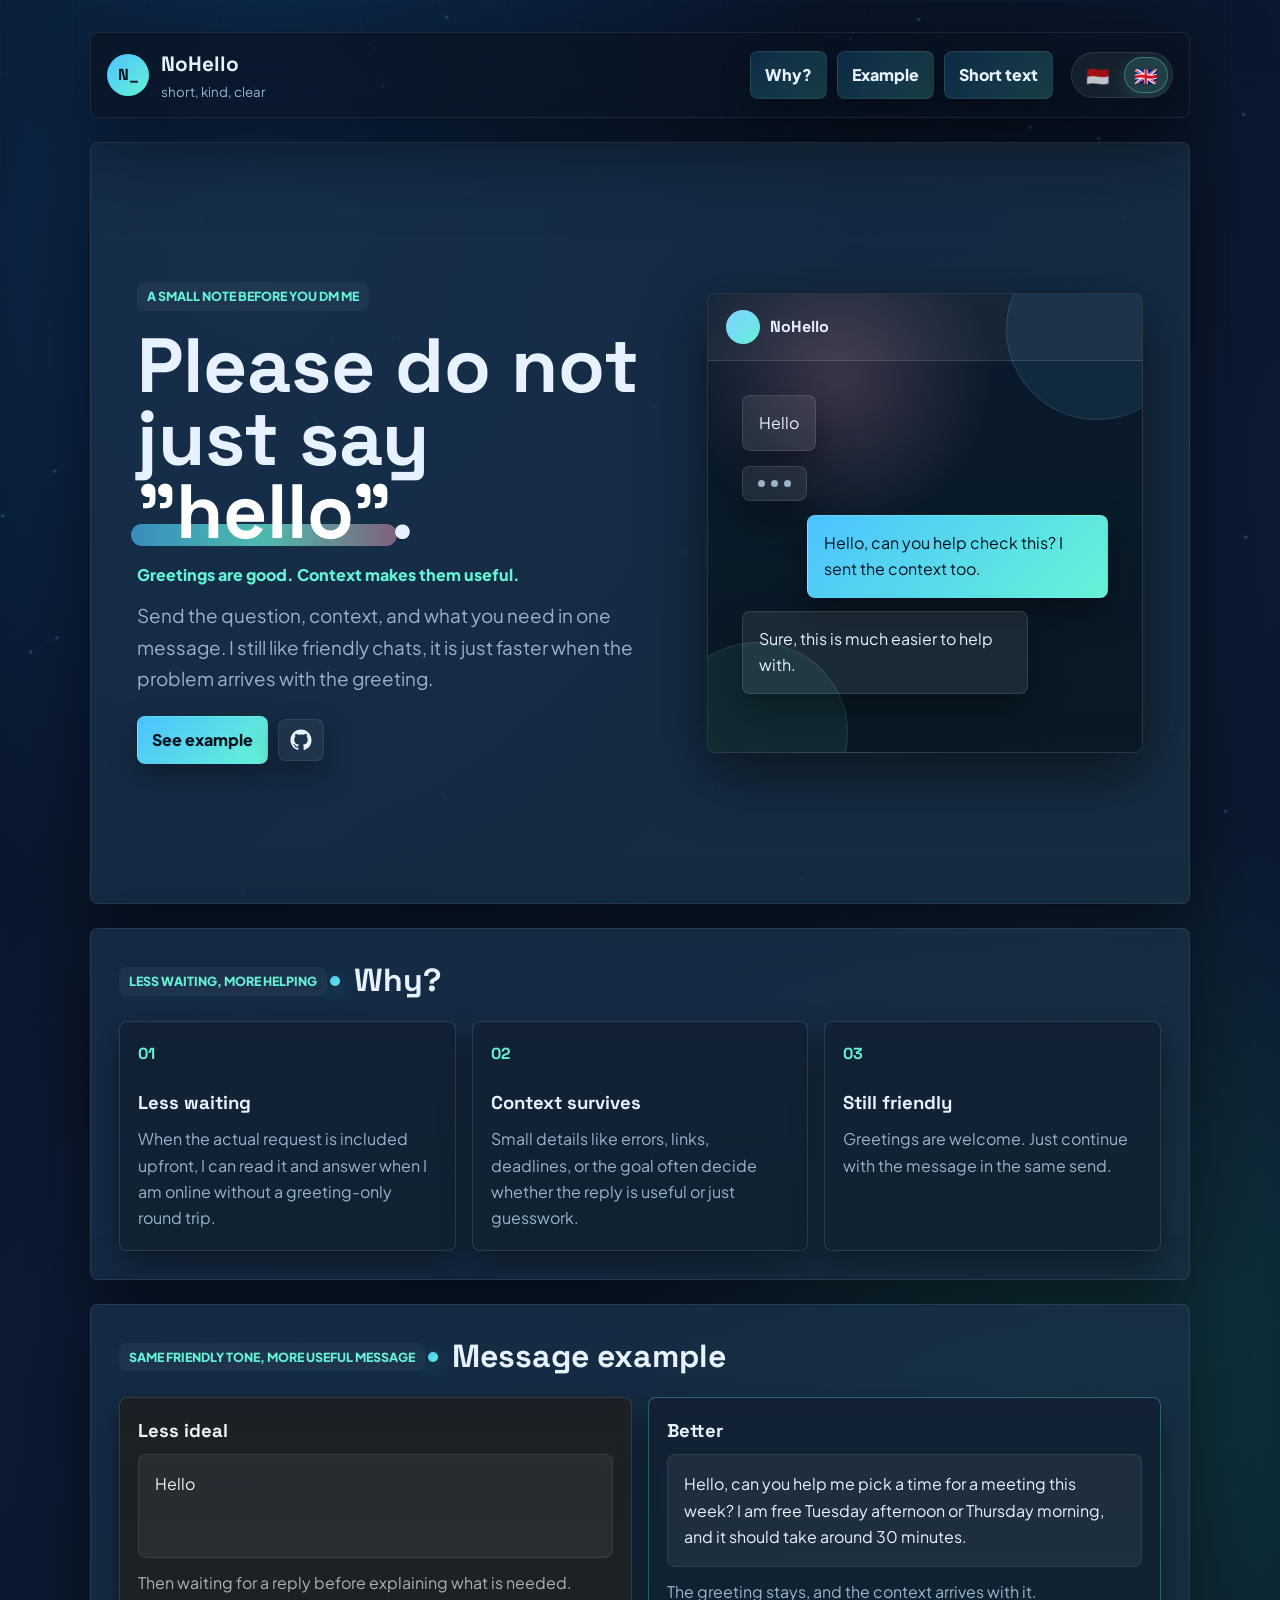
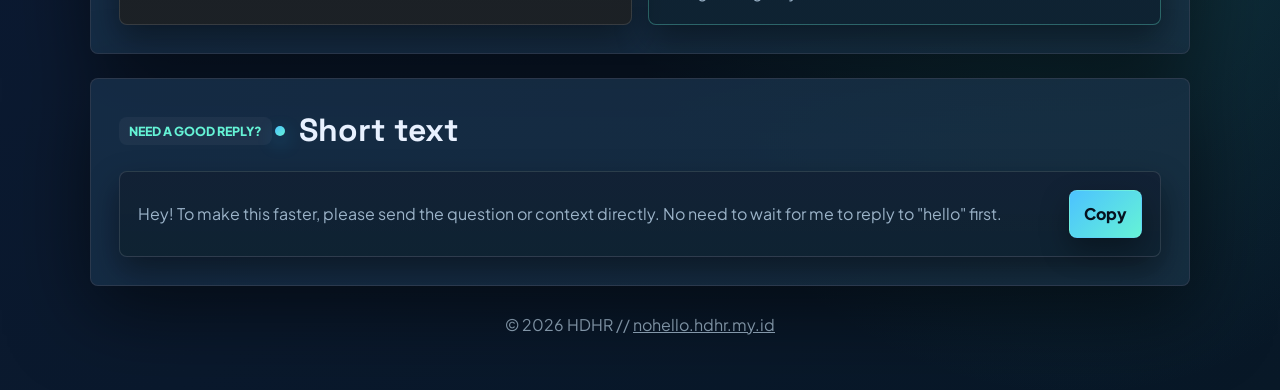
==== index.html @ 3a68c8d6 "Initial commit" ====
<!doctype html>
<html lang="en">
  <head>
    <meta charset="utf-8">
    <meta name="viewport" content="width=device-width, initial-scale=1">
    <title>NoHello // HDHR</title>
    <meta name="description" content="A short bilingual NoHello page for faster, kinder messages.">
    <meta name="theme-color" content="#071120">
    <meta property="og:title" content="NoHello // HDHR">
    <meta property="og:description" content="Please skip the lone hello and send the context too.">
    <meta property="og:type" content="website">
    <meta property="og:url" content="https://nohello.hdhr.my.id/">
    <link rel="canonical" href="https://nohello.hdhr.my.id/">
    <link rel="icon" href="assets/favicon.ico" type="image/x-icon">
    <link rel="preconnect" href="https://fonts.googleapis.com">
    <link rel="preconnect" href="https://fonts.gstatic.com" crossorigin>
    <link href="https://fonts.googleapis.com/css2?family=Plus+Jakarta+Sans:wght@400;600;700;800&family=Space+Grotesk:wght@500;700&display=swap" rel="stylesheet">
    <link rel="stylesheet" href="style.css">
  </head>
  <body>
    <canvas id="signal-canvas" aria-hidden="true"></canvas>

    <div class="container">
      <header>
        <a class="brand" href="#top" aria-label="NoHello home">
          <span class="brand-mark">N_</span>
          <span>
            <strong>NoHello</strong>
            <small data-i18n="brandTagline">short, kind, clear</small>
          </span>
        </a>

        <nav aria-label="Primary navigation">
          <a href="#why" data-i18n="navWhy">Why?</a>
          <a href="#example" data-i18n="navExample">Example</a>
          <a href="#copy" data-i18n="navCopy">Short text</a>
        </nav>

        <div class="lang-switch" aria-label="Language">
          <span class="lang-indicator" aria-hidden="true"></span>
          <a href="/id/" data-lang="id" aria-label="Bahasa Indonesia" title="Bahasa Indonesia">🇮🇩</a>
          <a class="is-active" href="/en/" data-lang="en" aria-label="English" title="English">🇬🇧</a>
        </div>
      </header>

      <main id="top">
        <section class="hero" aria-labelledby="hero-title">
          <div class="hero-copy">
            <p class="eyebrow" data-i18n="heroEyebrow">A small note before you DM me</p>
            <h1 id="hero-title" data-i18n-html="heroTitle">Please do not just say <span>"hello"</span>.</h1>
            <p id="typing-effect" class="typing" aria-live="polite"></p>
            <p class="lead" data-i18n="heroLead">Send the question, context, and what you need in one message. I still like friendly chats, it is just faster when the problem arrives with the greeting.</p>
            <div class="hero-actions">
              <a class="button primary" href="#example" data-i18n="heroCta">See example</a>
              <a class="button icon-button github-button" href="https://github.com/NoHello" rel="noreferrer" aria-label="Open NoHello on GitHub" data-i18n-aria="githubCta">
                <svg viewBox="0 0 24 24" aria-hidden="true" focusable="false">
                  <path fill-rule="evenodd" clip-rule="evenodd" d="M12 .5C5.65.5.5 5.65.5 12c0 5.09 3.29 9.39 7.86 10.91.58.1.79-.25.79-.56 0-.28-.01-1.2-.02-2.18-3.2.7-3.88-1.36-3.88-1.36-.52-1.33-1.28-1.68-1.28-1.68-1.05-.72.08-.7.08-.7 1.16.08 1.77 1.19 1.77 1.19 1.03 1.76 2.7 1.25 3.36.96.1-.75.4-1.25.73-1.54-2.56-.29-5.25-1.28-5.25-5.7 0-1.26.45-2.29 1.19-3.1-.12-.29-.52-1.47.11-3.05 0 0 .97-.31 3.17 1.18A10.96 10.96 0 0 1 12 5.98c.98 0 1.97.13 2.89.39 2.2-1.49 3.17-1.18 3.17-1.18.63 1.58.23 2.76.11 3.05.74.81 1.19 1.84 1.19 3.1 0 4.43-2.7 5.41-5.27 5.7.41.36.78 1.06.78 2.14 0 1.55-.01 2.8-.01 3.18 0 .31.21.67.8.56A11.51 11.51 0 0 0 23.5 12C23.5 5.65 18.35.5 12 .5Z"/>
                </svg>
              </a>
            </div>
          </div>

          <div class="chat-preview" aria-hidden="true">
            <div class="phone-bar">
              <span></span>
              <strong>NoHello</strong>
            </div>
            <div class="chat-stream">
              <p class="bubble other" data-chat="hello">Hello</p>
              <p class="bubble typing-dots"><span></span><span></span><span></span></p>
              <p class="bubble me" data-chat="better">Hello, can you help check this? I sent the context too.</p>
              <p class="bubble other small" data-chat="thanks">Sure, this is much easier to help with.</p>
            </div>
          </div>
        </section>

        <section id="why" aria-labelledby="why-title">
          <p class="eyebrow" data-i18n="whyEyebrow">Less waiting, more helping</p>
          <h2 id="why-title" data-i18n="whyTitle">Why?</h2>
          <div class="grid three">
            <article class="info-card">
              <span class="card-index">01</span>
              <h3 data-i18n="whyOneTitle">Less waiting</h3>
              <p data-i18n="whyOneText">When the actual request is included upfront, I can read it and answer when I am online without a greeting-only round trip.</p>
            </article>
            <article class="info-card">
              <span class="card-index">02</span>
              <h3 data-i18n="whyTwoTitle">Context survives</h3>
              <p data-i18n="whyTwoText">Small details like errors, links, deadlines, or the goal often decide whether the reply is useful or just guesswork.</p>
            </article>
            <article class="info-card">
              <span class="card-index">03</span>
              <h3 data-i18n="whyThreeTitle">Still friendly</h3>
              <p data-i18n="whyThreeText">Greetings are welcome. Just continue with the message in the same send.</p>
            </article>
          </div>
        </section>

        <section id="example" aria-labelledby="example-title">
          <p class="eyebrow" data-i18n="exampleEyebrow">Same friendly tone, more useful message</p>
          <h2 id="example-title" data-i18n="exampleTitle">Message example</h2>
          <div class="compare">
            <article class="message-card bad">
              <h3 data-i18n="badTitle">Less ideal</h3>
              <p data-i18n="badText">Hello</p>
              <p data-i18n="badMeta">Then waiting for a reply before explaining what is needed.</p>
            </article>
            <article class="message-card good">
              <h3 data-i18n="goodTitle">Better</h3>
              <p data-i18n="goodText">Hello, can you help me pick a time for a meeting this week? I am free Tuesday afternoon or Thursday morning, and it should take around 30 minutes.</p>
              <p data-i18n="goodMeta">The greeting stays, and the context arrives with it.</p>
            </article>
          </div>
        </section>

        <section id="copy" aria-labelledby="copy-title">
          <p class="eyebrow" data-i18n="copyEyebrow">Need a good reply?</p>
          <h2 id="copy-title" data-i18n="copyTitle">Short text</h2>
          <div class="copy-box">
            <p id="copyText" data-i18n="copyText">Hey! To make this faster, please send the question or context directly. No need to wait for me to reply to "hello" first.</p>
            <button id="copyButton" class="button primary" type="button" data-i18n="copyButton">Copy</button>
          </div>
        </section>
      </main>

      <footer>
        <p>© <span id="current-year"></span> HDHR // <a href="https://nohello.hdhr.my.id/">nohello.hdhr.my.id</a></p>
      </footer>
    </div>

    <script src="script.js"></script>
  </body>
</html>
---- style.css ----
:root {
  --ink: #e8f1ff;
  --muted: #9bb3c8;
  --accent: #4cc2ff;
  --accent-2: #65f3d6;
  --accent-3: #ffd28c;
  --warm: #ff9fbd;
  --card: rgba(17, 31, 54, 0.82);
  --border: rgba(255, 255, 255, 0.12);
  --shadow: 0 24px 80px rgba(0, 0, 0, 0.55);
}

* {
  box-sizing: border-box;
}

html {
  scroll-behavior: smooth;
}

body {
  min-height: 100vh;
  margin: 0;
  overflow-x: hidden;
  font-family: "Plus Jakarta Sans", Arial, sans-serif;
  line-height: 1.65;
  color: var(--ink);
  background:
    radial-gradient(110% 90% at 20% 10%, rgba(20, 84, 152, 0.42), transparent 42%),
    radial-gradient(100% 80% at 84% 70%, rgba(44, 176, 142, 0.22), transparent 38%),
    linear-gradient(145deg, #071120 0%, #0c1a33 46%, #081827 100%);
}

body::before {
  position: fixed;
  inset: 0;
  z-index: 0;
  pointer-events: none;
  content: "";
  background-image:
    linear-gradient(rgba(255, 255, 255, 0.025) 1px, transparent 1px),
    linear-gradient(90deg, rgba(255, 255, 255, 0.025) 1px, transparent 1px);
  background-size: 72px 72px;
  mask-image: linear-gradient(to bottom, rgba(0, 0, 0, 0.48), transparent 82%);
}

a {
  color: inherit;
}

#signal-canvas {
  position: fixed;
  inset: 0;
  z-index: 0;
  width: 100%;
  height: 100%;
  pointer-events: none;
  opacity: 0.42;
}

.container {
  position: relative;
  z-index: 1;
  width: min(1100px, 92vw);
  margin: 0 auto;
  padding: 32px 0 42px;
}

header {
  position: sticky;
  top: 16px;
  z-index: 10;
  display: grid;
  grid-template-columns: auto 1fr auto;
  gap: 18px;
  align-items: center;
  padding: 14px 16px;
  background: rgba(9, 18, 32, 0.72);
  border: 1px solid rgba(255, 255, 255, 0.08);
  border-radius: 8px;
  box-shadow: var(--shadow);
  backdrop-filter: blur(14px);
}

.brand {
  display: inline-flex;
  gap: 12px;
  align-items: center;
  min-width: 0;
  text-decoration: none;
}

.brand-mark {
  display: grid;
  width: 42px;
  height: 42px;
  place-items: center;
  flex: 0 0 auto;
  font-family: "Space Grotesk", sans-serif;
  font-weight: 800;
  color: #06121f;
  background: linear-gradient(135deg, var(--accent), var(--accent-2));
  border-radius: 50%;
}

.brand strong {
  display: block;
  font-family: "Space Grotesk", sans-serif;
  font-size: 1.3rem;
}

.brand small {
  display: block;
  color: var(--muted);
  white-space: nowrap;
}

nav,
.hero-actions {
  display: flex;
  gap: 10px;
  align-items: center;
}

.lang-switch,
.hero-actions {
  display: flex;
  align-items: center;
}

nav {
  justify-content: flex-end;
  min-width: 0;
}

nav a,
.button {
  min-height: 42px;
  padding: 10px 14px;
  font: inherit;
  font-weight: 800;
  color: var(--ink);
  text-decoration: none;
  cursor: pointer;
  background: linear-gradient(135deg, rgba(35, 143, 218, 0.2), rgba(73, 190, 170, 0.26));
  border: 1px solid rgba(255, 255, 255, 0.08);
  border-radius: 8px;
  box-shadow: 0 12px 28px rgba(0, 0, 0, 0.35);
  transition: transform 0.2s ease, box-shadow 0.2s ease, background 0.2s ease;
}

.lang-switch {
  position: relative;
  gap: 4px;
  padding: 4px;
  background: rgba(255, 255, 255, 0.055);
  border: 1px solid rgba(255, 255, 255, 0.1);
  border-radius: 999px;
  box-shadow: 0 12px 28px rgba(0, 0, 0, 0.28);
  overflow: hidden;
}

.lang-indicator {
  position: absolute;
  top: 4px;
  bottom: 4px;
  left: 4px;
  width: calc(50% - 6px);
  pointer-events: none;
  background: rgba(101, 243, 214, 0.14);
  border: 1px solid rgba(101, 243, 214, 0.34);
  border-radius: 999px;
  box-shadow: 0 8px 22px rgba(101, 243, 214, 0.16);
  transition: transform 0.32s ease;
}

html[lang="en"] .lang-indicator {
  transform: translateX(calc(100% + 4px));
}

.lang-switch a {
  position: relative;
  z-index: 1;
  display: inline-grid;
  min-width: 42px;
  min-height: 36px;
  padding: 0 10px;
  place-items: center;
  font-size: 1.18rem;
  line-height: 1;
  text-decoration: none;
  border-radius: 999px;
  filter: saturate(0.78);
  opacity: 0.74;
  transition: filter 0.22s ease, opacity 0.22s ease, transform 0.22s ease;
}

nav a:hover,
.button:hover {
  transform: translateY(-2px);
  box-shadow: 0 16px 36px rgba(0, 0, 0, 0.48);
}

.lang-switch a:hover {
  transform: translateY(-1px);
  opacity: 1;
}

.lang-switch a.is-active {
  filter: saturate(1.08);
  opacity: 1;
}

.button.primary {
  color: #06121f;
  background: linear-gradient(135deg, var(--accent), var(--accent-2));
}

main {
  transition: opacity 0.22s ease, transform 0.22s ease, filter 0.22s ease;
}

body.is-switching main {
  opacity: 0;
  filter: blur(4px);
  transform: translateY(8px);
}

.button.ghost {
  background: rgba(255, 255, 255, 0.04);
}

.icon-button {
  display: inline-grid;
  width: 46px;
  min-width: 46px;
  padding: 0;
  place-items: center;
  background: rgba(255, 255, 255, 0.045);
}

.icon-button svg {
  width: 22px;
  height: 22px;
  fill: currentColor;
}

.github-button:hover {
  color: var(--accent-2);
}

main section {
  position: relative;
  margin-top: 24px;
  padding: 34px 28px 28px;
  overflow: hidden;
  scroll-margin-top: 118px;
  background: var(--card);
  border: 1px solid var(--border);
  border-radius: 8px;
  box-shadow: var(--shadow);
}

main section::after {
  position: absolute;
  inset: 0;
  z-index: 0;
  pointer-events: none;
  content: "";
  background: linear-gradient(135deg, rgba(76, 194, 255, 0.08), rgba(101, 243, 214, 0.07));
  mix-blend-mode: screen;
}

main section > * {
  position: relative;
  z-index: 1;
}

.hero {
  display: grid;
  grid-template-columns: minmax(0, 1.1fr) minmax(320px, 0.9fr);
  gap: clamp(22px, 4vw, 36px);
  align-items: center;
  min-height: calc(100vh - 138px);
  padding: clamp(28px, 5vw, 46px);
}

.eyebrow {
  display: inline-flex;
  max-width: 100%;
  padding: 6px 10px;
  margin: 0 0 18px;
  overflow-wrap: anywhere;
  font-weight: 800;
  font-size: 0.78rem;
  line-height: 1.35;
  color: var(--accent-2);
  text-transform: uppercase;
  background: rgba(255, 255, 255, 0.045);
  border-radius: 8px;
  box-shadow: none;
}

h1,
h2,
h3,
p {
  margin-top: 0;
}

h1,
h2,
h3 {
  font-family: "Space Grotesk", "Plus Jakarta Sans", sans-serif;
}

h1 {
  max-width: 860px;
  margin-bottom: 14px;
  font-size: clamp(2.45rem, 6vw, 5.4rem);
  line-height: 0.95;
  animation: hero-rise 0.85s 0.18s ease both;
}

h1 span {
  position: relative;
  display: inline-block;
  color: #ffffff;
  white-space: nowrap;
}

h1 span::after {
  position: absolute;
  right: -0.08em;
  bottom: 0.03em;
  left: -0.08em;
  z-index: -1;
  height: 0.28em;
  content: "";
  background: linear-gradient(90deg, rgba(76, 194, 255, 0.65), rgba(101, 243, 214, 0.72), rgba(255, 159, 189, 0.46));
  border-radius: 999px;
  transform-origin: left center;
  animation: highlight-sweep 3.4s ease-in-out infinite;
}

h2 {
  display: inline-flex;
  gap: 14px;
  align-items: center;
  margin-bottom: 22px;
  font-size: clamp(1.45rem, 3vw, 2rem);
  line-height: 1.12;
}

h2::before {
  width: 10px;
  height: 10px;
  flex: 0 0 auto;
  content: "";
  background: linear-gradient(135deg, var(--accent), var(--accent-2));
  border-radius: 50%;
  box-shadow: 0 6px 18px rgba(26, 180, 255, 0.4);
}

.typing {
  min-height: 1.5em;
  margin-bottom: 12px;
  font-weight: 800;
  color: var(--accent-2);
}

.lead {
  max-width: 720px;
  margin-bottom: 22px;
  font-size: clamp(1.02rem, 2vw, 1.18rem);
  color: var(--muted);
}

.chat-preview {
  position: relative;
  overflow: hidden;
  min-height: 460px;
  background:
    radial-gradient(circle at 30% 18%, rgba(255, 159, 189, 0.2), transparent 32%),
    linear-gradient(180deg, rgba(10, 25, 44, 0.9), rgba(8, 25, 35, 0.94));
  border: 1px solid var(--border);
  border-radius: 8px;
  box-shadow: 0 22px 60px rgba(0, 0, 0, 0.52);
}

.chat-preview::before,
.chat-preview::after {
  position: absolute;
  width: 180px;
  height: 180px;
  content: "";
  border: 1px solid rgba(255, 255, 255, 0.1);
  border-radius: 50%;
  animation: drift 8s ease-in-out infinite;
}

.chat-preview::before {
  top: -56px;
  right: -46px;
  background: rgba(76, 194, 255, 0.09);
}

.chat-preview::after {
  bottom: -72px;
  left: -42px;
  background: rgba(101, 243, 214, 0.08);
  animation-delay: -3s;
}

.phone-bar {
  position: relative;
  z-index: 1;
  display: flex;
  gap: 10px;
  align-items: center;
  padding: 16px 18px;
  background: rgba(255, 255, 255, 0.05);
  border-bottom: 1px solid var(--border);
}

.phone-bar span {
  width: 34px;
  height: 34px;
  background:
    linear-gradient(135deg, rgba(255, 255, 255, 0.3), transparent),
    linear-gradient(135deg, var(--accent), var(--accent-2));
  border-radius: 999px;
}

.phone-bar strong {
  font-family: "Space Grotesk", sans-serif;
}

.chat-stream {
  position: relative;
  z-index: 1;
  display: flex;
  flex-direction: column;
  gap: 14px;
  padding: clamp(20px, 4vw, 34px);
}

.bubble {
  width: fit-content;
  max-width: min(82%, 360px);
  padding: 14px 16px;
  margin: 0;
  color: var(--ink);
  background: rgba(255, 255, 255, 0.075);
  border: 1px solid rgba(255, 255, 255, 0.11);
  border-radius: 8px;
  box-shadow: 0 18px 34px rgba(0, 0, 0, 0.34);
  animation: bubble-in 0.7s both, float-soft 5.5s ease-in-out infinite;
}

.bubble.me {
  align-self: flex-end;
  color: #06121f;
  background: linear-gradient(135deg, var(--accent), var(--accent-2));
  animation-delay: 0.35s, 1s;
}

.bubble.other {
  align-self: flex-start;
}

.bubble.small {
  max-width: min(78%, 320px);
  animation-delay: 0.75s, 2s;
}

.typing-dots {
  display: flex;
  gap: 6px;
  align-items: center;
  padding: 13px 15px;
}

.typing-dots span {
  width: 7px;
  height: 7px;
  background: var(--muted);
  border-radius: 50%;
  animation: dot-pulse 1s infinite ease-in-out;
}

.typing-dots span:nth-child(2) {
  animation-delay: 0.16s;
}

.typing-dots span:nth-child(3) {
  animation-delay: 0.32s;
}

@keyframes bubble-in {
  from {
    opacity: 0;
    transform: translateY(18px) scale(0.98);
  }

  to {
    opacity: 1;
    transform: translateY(0) scale(1);
  }
}

@keyframes float-soft {
  50% {
    transform: translateY(-5px);
  }
}

@keyframes drift {
  50% {
    transform: translate3d(12px, 16px, 0) scale(1.08);
  }
}

@keyframes dot-pulse {
  50% {
    opacity: 0.35;
    transform: translateY(-3px);
  }
}

@keyframes hero-rise {
  from {
    opacity: 0;
    transform: translateY(18px);
  }

  to {
    opacity: 1;
    transform: translateY(0);
  }
}

@keyframes highlight-sweep {
  0%,
  100% {
    opacity: 0.58;
    transform: scaleX(0.72);
  }

  45%,
  65% {
    opacity: 1;
    transform: scaleX(1);
  }
}

.grid,
.compare {
  display: grid;
  gap: 16px;
}

.grid.three {
  grid-template-columns: repeat(3, minmax(0, 1fr));
}

.compare {
  grid-template-columns: repeat(2, minmax(0, 1fr));
}

.info-card,
.message-card,
.copy-box {
  padding: 18px;
  background: linear-gradient(180deg, rgba(18, 33, 53, 0.94), rgba(15, 35, 50, 0.96));
  border: 1px solid var(--border);
  border-radius: 8px;
  box-shadow: 0 14px 32px rgba(0, 0, 0, 0.42);
}

.info-card {
  transition: transform 0.2s ease, box-shadow 0.2s ease;
}

.info-card:hover {
  transform: translateY(-3px);
  box-shadow: 0 18px 42px rgba(0, 0, 0, 0.52);
}

.card-index {
  display: inline-flex;
  margin-bottom: 20px;
  font-family: "Space Grotesk", sans-serif;
  font-weight: 800;
  color: var(--accent-2);
}

.info-card h3,
.message-card h3 {
  margin-bottom: 8px;
  font-size: 1.16rem;
}

.info-card p,
.message-card p,
.copy-box p {
  margin-bottom: 0;
  color: var(--muted);
}

.message-card.bad {
  filter: grayscale(0.75);
}

.message-card.good {
  border-color: rgba(101, 243, 214, 0.32);
}

.message-card > p:first-of-type {
  min-height: 104px;
  padding: 16px;
  margin-bottom: 12px;
  color: var(--ink);
  background: rgba(255, 255, 255, 0.055);
  border: 1px solid rgba(255, 255, 255, 0.08);
  border-radius: 8px;
}

.copy-box {
  display: grid;
  grid-template-columns: 1fr auto;
  gap: 16px;
  align-items: center;
}

footer {
  padding: 26px 0 10px;
  color: var(--muted);
  text-align: center;
}

footer p {
  margin-bottom: 0;
}

@media (max-width: 900px) {
  header,
  .hero,
  .grid.three,
  .compare,
  .copy-box {
    grid-template-columns: 1fr;
  }

  nav {
    justify-content: flex-start;
    flex-wrap: wrap;
  }

  .lang-switch {
    justify-self: start;
  }

  .hero {
    min-height: auto;
  }
}

@media (max-width: 640px) {
  .container {
    width: min(100% - 28px, 1100px);
    padding-top: 14px;
  }

  header {
    top: 8px;
    gap: 12px;
  }

  nav a {
    flex: 1 1 auto;
    justify-content: center;
  }

  main section {
    padding: 20px;
  }

  h1 {
    font-size: clamp(2.15rem, 14vw, 3.6rem);
  }

  .hero-actions {
    align-items: stretch;
    flex-direction: column;
  }
}
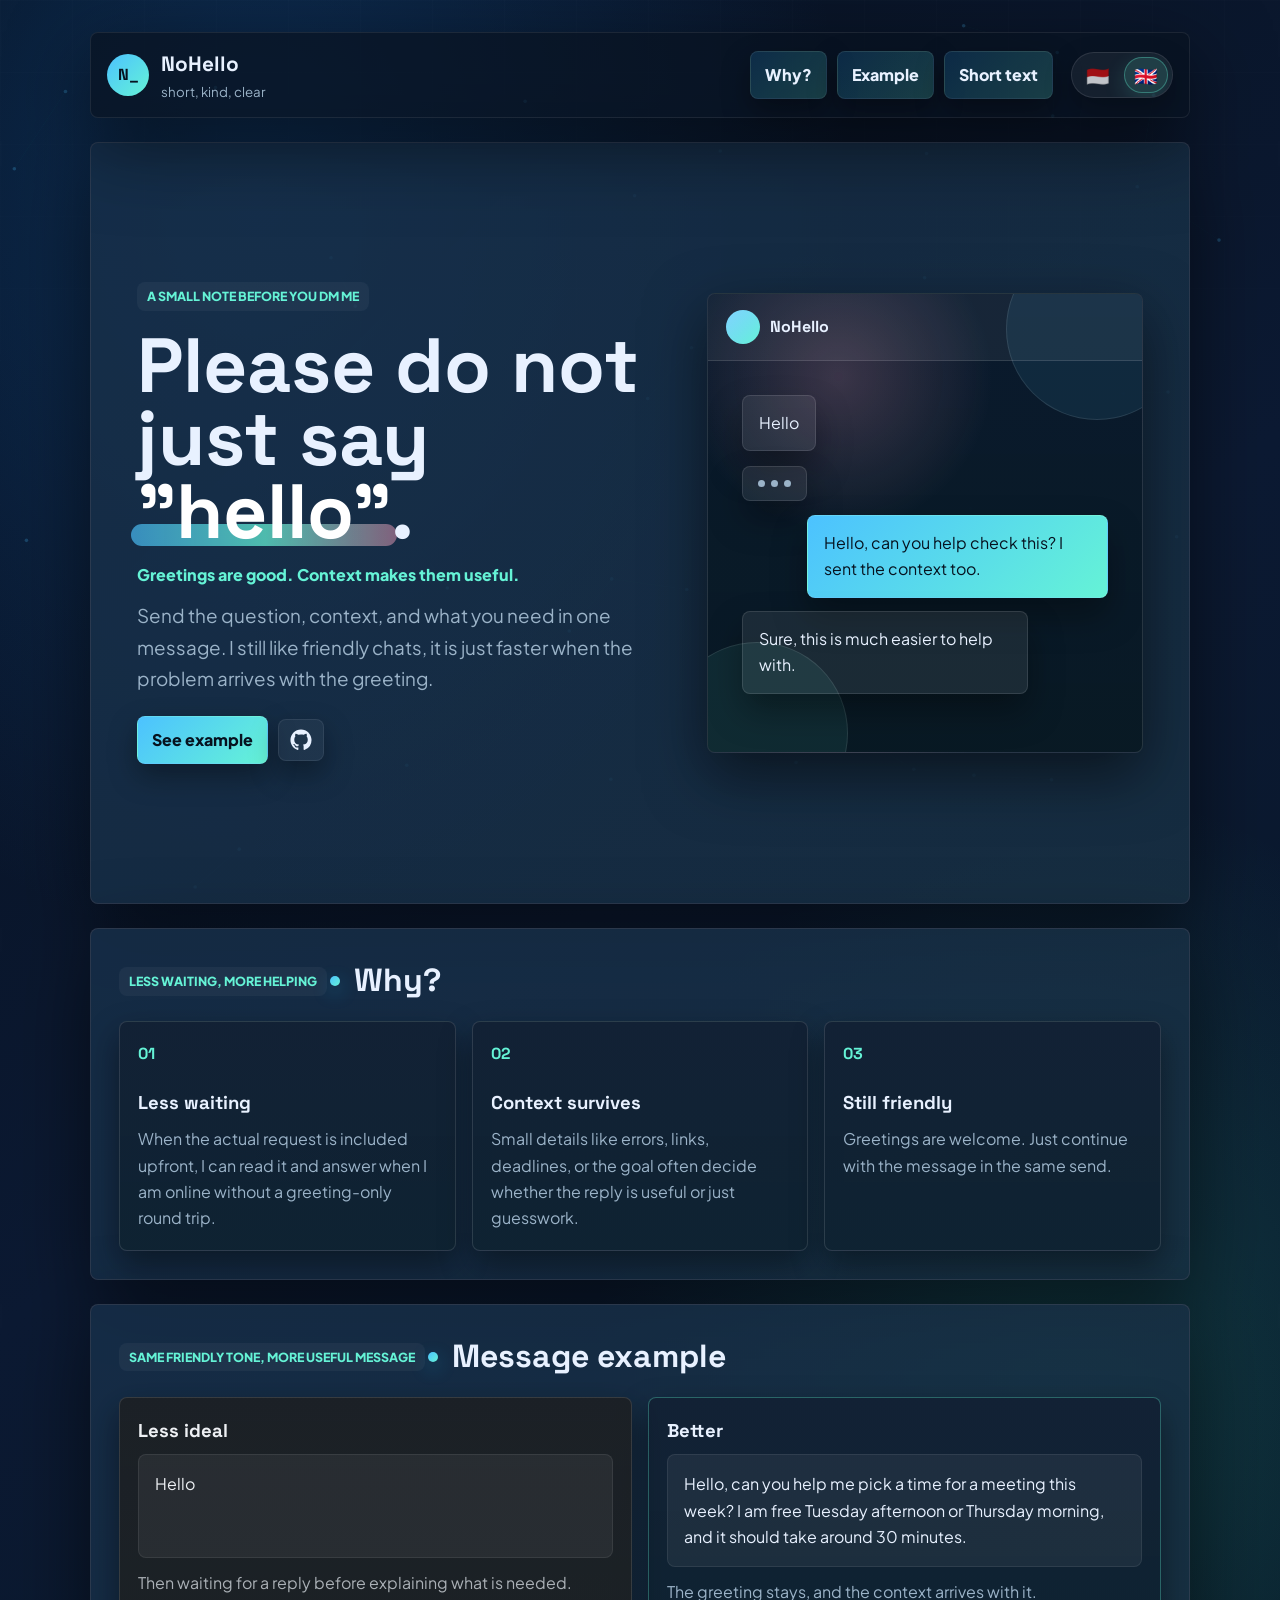
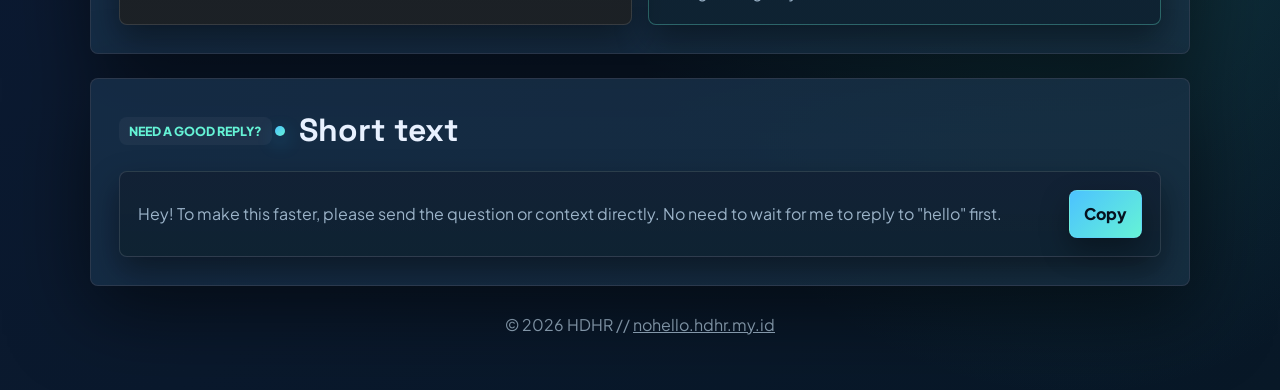
==== commit fafc23b3: "Update GitHub link to the SC instead" ====
--- a/index.html
+++ b/index.html
@@ -52,7 +52,7 @@
             <p class="lead" data-i18n="heroLead">Send the question, context, and what you need in one message. I still like friendly chats, it is just faster when the problem arrives with the greeting.</p>
             <div class="hero-actions">
               <a class="button primary" href="#example" data-i18n="heroCta">See example</a>
-              <a class="button icon-button github-button" href="https://github.com/NoHello" rel="noreferrer" aria-label="Open NoHello on GitHub" data-i18n-aria="githubCta">
+              <a class="button icon-button github-button" href="https://github.com/HDHR/NoHello" rel="noreferrer" aria-label="Checkout the source code" data-i18n-aria="githubCta">
                 <svg viewBox="0 0 24 24" aria-hidden="true" focusable="false">
                   <path fill-rule="evenodd" clip-rule="evenodd" d="M12 .5C5.65.5.5 5.65.5 12c0 5.09 3.29 9.39 7.86 10.91.58.1.79-.25.79-.56 0-.28-.01-1.2-.02-2.18-3.2.7-3.88-1.36-3.88-1.36-.52-1.33-1.28-1.68-1.28-1.68-1.05-.72.08-.7.08-.7 1.16.08 1.77 1.19 1.77 1.19 1.03 1.76 2.7 1.25 3.36.96.1-.75.4-1.25.73-1.54-2.56-.29-5.25-1.28-5.25-5.7 0-1.26.45-2.29 1.19-3.1-.12-.29-.52-1.47.11-3.05 0 0 .97-.31 3.17 1.18A10.96 10.96 0 0 1 12 5.98c.98 0 1.97.13 2.89.39 2.2-1.49 3.17-1.18 3.17-1.18.63 1.58.23 2.76.11 3.05.74.81 1.19 1.84 1.19 3.1 0 4.43-2.7 5.41-5.27 5.7.41.36.78 1.06.78 2.14 0 1.55-.01 2.8-.01 3.18 0 .31.21.67.8.56A11.51 11.51 0 0 0 23.5 12C23.5 5.65 18.35.5 12 .5Z"/>
                 </svg>
--- a/style.css
+++ b/style.css
@@ -217,13 +217,12 @@
 }
 
 main {
-  transition: opacity 0.22s ease, transform 0.22s ease, filter 0.22s ease;
+  transition: opacity 0.16s ease, transform 0.16s ease;
 }
 
 body.is-switching main {
-  opacity: 0;
-  filter: blur(4px);
-  transform: translateY(8px);
+  opacity: 0.24;
+  transform: translateY(5px);
 }
 
 .button.ghost {
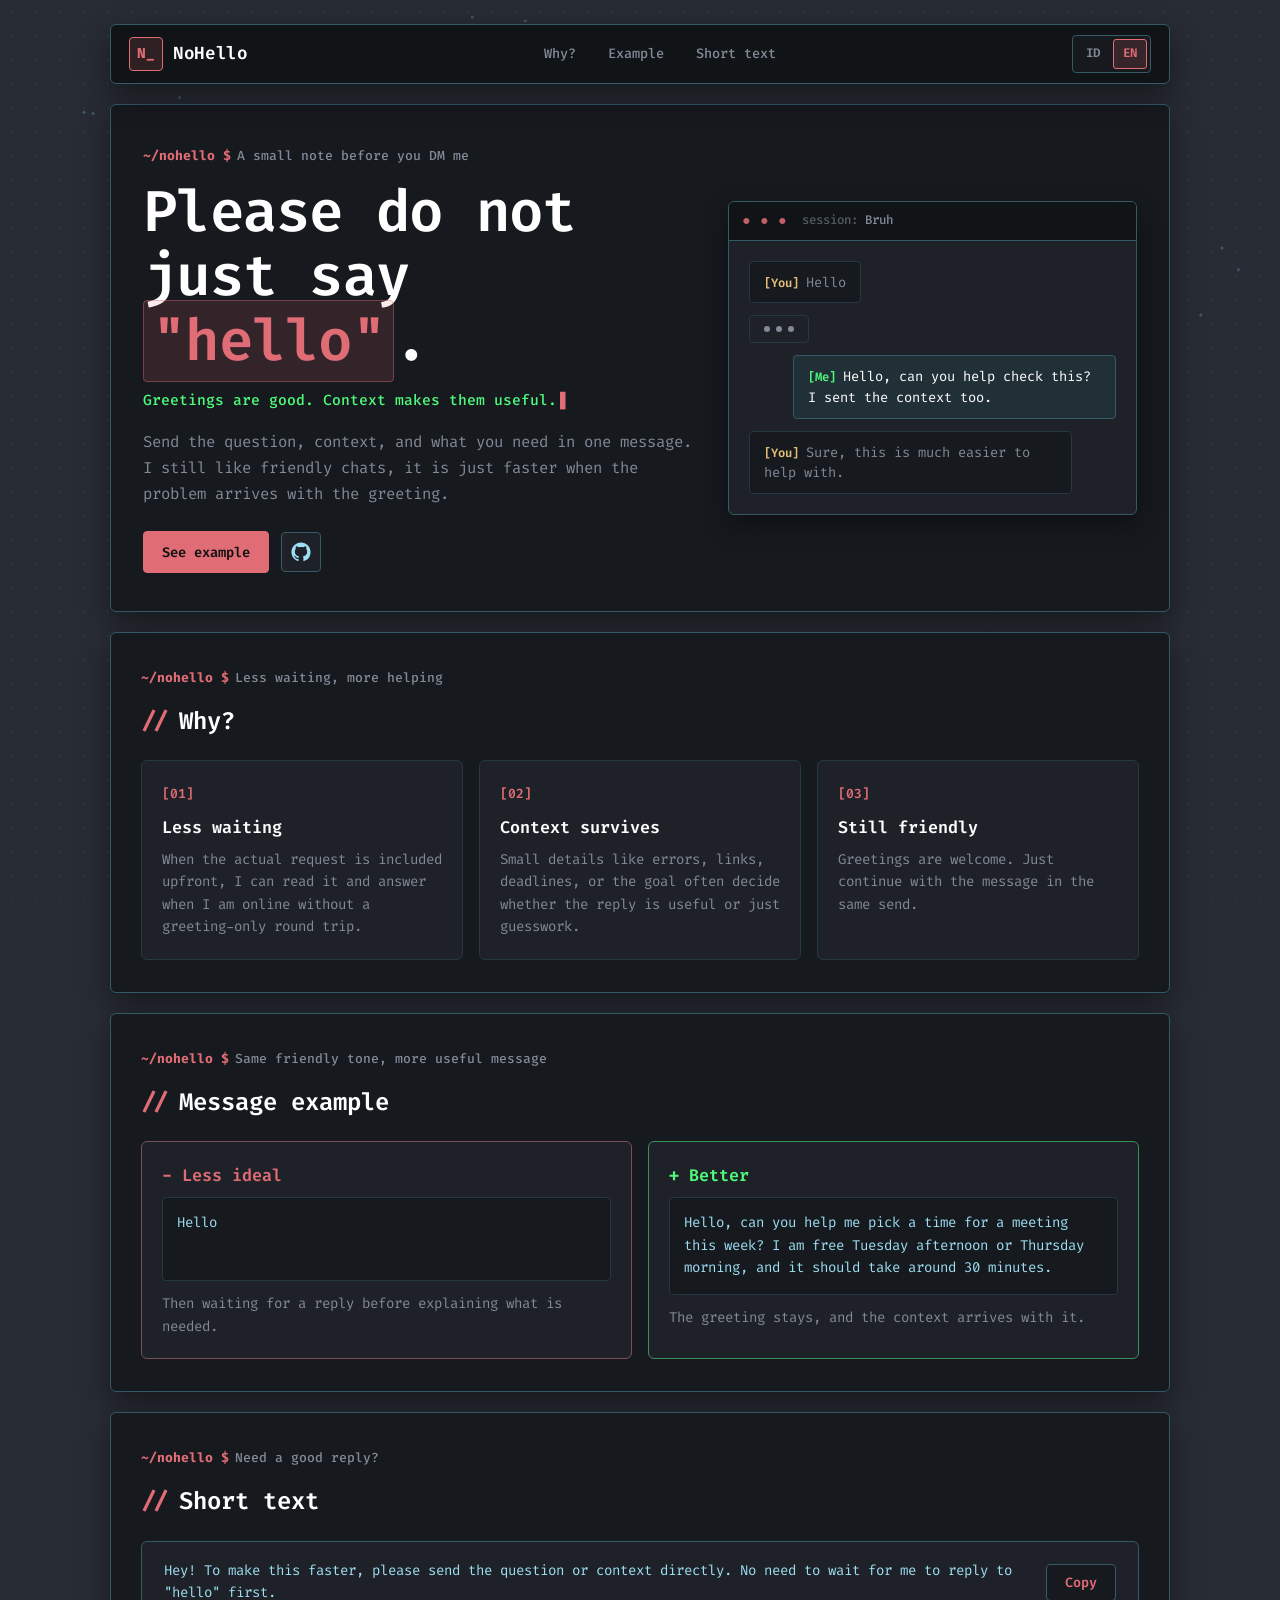
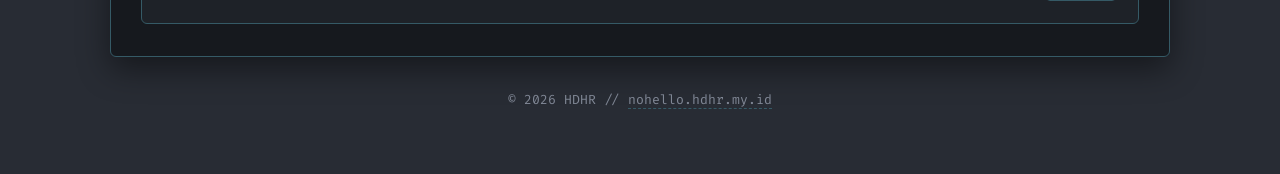
==== commit 968a00d7: "Revamp UI" ====
--- a/index.html
+++ b/index.html
@@ -5,7 +5,7 @@
     <meta name="viewport" content="width=device-width, initial-scale=1">
     <title>NoHello // HDHR</title>
     <meta name="description" content="A short bilingual NoHello page for faster, kinder messages.">
-    <meta name="theme-color" content="#071120">
+    <meta name="theme-color" content="#282c34">
     <meta property="og:title" content="NoHello // HDHR">
     <meta property="og:description" content="Please skip the lone hello and send the context too.">
     <meta property="og:type" content="website">
@@ -14,7 +14,7 @@
     <link rel="icon" href="assets/favicon.ico" type="image/x-icon">
     <link rel="preconnect" href="https://fonts.googleapis.com">
     <link rel="preconnect" href="https://fonts.gstatic.com" crossorigin>
-    <link href="https://fonts.googleapis.com/css2?family=Plus+Jakarta+Sans:wght@400;600;700;800&family=Space+Grotesk:wght@500;700&display=swap" rel="stylesheet">
+    <link href="https://fonts.googleapis.com/css2?family=Fira+Code:wght@400;500;600;700&family=JetBrains+Mono:wght@400;500;600;700&display=swap" rel="stylesheet">
     <link rel="stylesheet" href="style.css">
   </head>
   <body>
@@ -24,10 +24,7 @@
       <header>
         <a class="brand" href="#top" aria-label="NoHello home">
           <span class="brand-mark">N_</span>
-          <span>
-            <strong>NoHello</strong>
-            <small data-i18n="brandTagline">short, kind, clear</small>
-          </span>
+          <strong>NoHello</strong>
         </a>
 
         <nav aria-label="Primary navigation">
@@ -38,8 +35,8 @@
 
         <div class="lang-switch" aria-label="Language">
           <span class="lang-indicator" aria-hidden="true"></span>
-          <a href="/id/" data-lang="id" aria-label="Bahasa Indonesia" title="Bahasa Indonesia">🇮🇩</a>
-          <a class="is-active" href="/en/" data-lang="en" aria-label="English" title="English">🇬🇧</a>
+          <a href="/id/" data-lang="id" aria-label="Bahasa Indonesia" title="Bahasa Indonesia">ID</a>
+          <a class="is-active" href="/en/" data-lang="en" aria-label="English" title="English">EN</a>
         </div>
       </header>
 
@@ -63,7 +60,7 @@
           <div class="chat-preview" aria-hidden="true">
             <div class="phone-bar">
               <span></span>
-              <strong>NoHello</strong>
+              <strong>Bruh</strong>
             </div>
             <div class="chat-stream">
               <p class="bubble other" data-chat="hello">Hello</p>
@@ -79,17 +76,17 @@
           <h2 id="why-title" data-i18n="whyTitle">Why?</h2>
           <div class="grid three">
             <article class="info-card">
-              <span class="card-index">01</span>
+              <span class="card-index">[01]</span>
               <h3 data-i18n="whyOneTitle">Less waiting</h3>
               <p data-i18n="whyOneText">When the actual request is included upfront, I can read it and answer when I am online without a greeting-only round trip.</p>
             </article>
             <article class="info-card">
-              <span class="card-index">02</span>
+              <span class="card-index">[02]</span>
               <h3 data-i18n="whyTwoTitle">Context survives</h3>
               <p data-i18n="whyTwoText">Small details like errors, links, deadlines, or the goal often decide whether the reply is useful or just guesswork.</p>
             </article>
             <article class="info-card">
-              <span class="card-index">03</span>
+              <span class="card-index">[03]</span>
               <h3 data-i18n="whyThreeTitle">Still friendly</h3>
               <p data-i18n="whyThreeText">Greetings are welcome. Just continue with the message in the same send.</p>
             </article>
--- a/style.css
+++ b/style.css
@@ -1,13 +1,26 @@
+/* ============================================ */
+/* NoHello — Odysseus Web Theme                 */
+/* Inspired by odysseus-dev/odysseus            */
+/* ============================================ */
+
 :root {
-  --ink: #e8f1ff;
-  --muted: #9bb3c8;
-  --accent: #4cc2ff;
-  --accent-2: #65f3d6;
-  --accent-3: #ffd28c;
-  --warm: #ff9fbd;
-  --card: rgba(17, 31, 54, 0.82);
-  --border: rgba(255, 255, 255, 0.12);
-  --shadow: 0 24px 80px rgba(0, 0, 0, 0.55);
+  /* Core Odysseus Palette */
+  --bg: #282c34;
+  --bg-alt: #1e2228;
+  --panel: #16191e;
+  --panel-header: #111417;
+  --fg: #9cdef2;
+  --fg-bright: #ffffff;
+  --fg-muted: #828997;
+  --border: #355a66;
+  --border-muted: #243942;
+  --red: #e06c75;
+  --accent: #00aaff;
+  --green: #50fa7b;
+  --warn: #e5c07b;
+  --shadow: 0 12px 32px rgba(0, 0, 0, 0.45);
+
+  --font-mono: 'Fira Code', 'JetBrains Mono', 'Cascadia Code', monospace;
 }
 
 * {
@@ -22,26 +35,14 @@
   min-height: 100vh;
   margin: 0;
   overflow-x: hidden;
-  font-family: "Plus Jakarta Sans", Arial, sans-serif;
-  line-height: 1.65;
-  color: var(--ink);
-  background:
-    radial-gradient(110% 90% at 20% 10%, rgba(20, 84, 152, 0.42), transparent 42%),
-    radial-gradient(100% 80% at 84% 70%, rgba(44, 176, 142, 0.22), transparent 38%),
-    linear-gradient(145deg, #071120 0%, #0c1a33 46%, #081827 100%);
-}
-
-body::before {
-  position: fixed;
-  inset: 0;
-  z-index: 0;
-  pointer-events: none;
-  content: "";
-  background-image:
-    linear-gradient(rgba(255, 255, 255, 0.025) 1px, transparent 1px),
-    linear-gradient(90deg, rgba(255, 255, 255, 0.025) 1px, transparent 1px);
-  background-size: 72px 72px;
-  mask-image: linear-gradient(to bottom, rgba(0, 0, 0, 0.48), transparent 82%);
+  font-family: var(--font-mono);
+  font-size: 15px;
+  line-height: 1.6;
+  color: var(--fg);
+  background-color: var(--bg);
+  background-image: radial-gradient(color-mix(in srgb, var(--border) 30%, transparent) 1px, transparent 1px);
+  background-size: 24px 24px;
+  background-attachment: fixed;
 }
 
 a {
@@ -55,506 +56,401 @@
   width: 100%;
   height: 100%;
   pointer-events: none;
-  opacity: 0.42;
+  opacity: 0.55;
 }
 
 .container {
   position: relative;
   z-index: 1;
-  width: min(1100px, 92vw);
+  width: min(1060px, 92vw);
   margin: 0 auto;
-  padding: 32px 0 42px;
-}
-
+  padding: 24px 0 48px;
+}
+
+/* Header & Brand */
 header {
   position: sticky;
-  top: 16px;
+  top: 12px;
   z-index: 10;
-  display: grid;
-  grid-template-columns: auto 1fr auto;
-  gap: 18px;
-  align-items: center;
-  padding: 14px 16px;
-  background: rgba(9, 18, 32, 0.72);
-  border: 1px solid rgba(255, 255, 255, 0.08);
-  border-radius: 8px;
+  display: flex;
+  justify-content: space-between;
+  align-items: center;
+  gap: 16px;
+  padding: 10px 18px;
+  background: var(--panel-header);
+  border: 1px solid var(--border);
+  border-radius: 6px;
   box-shadow: var(--shadow);
-  backdrop-filter: blur(14px);
 }
 
 .brand {
   display: inline-flex;
-  gap: 12px;
-  align-items: center;
-  min-width: 0;
+  gap: 10px;
+  align-items: center;
   text-decoration: none;
+  color: var(--fg-bright);
 }
 
 .brand-mark {
   display: grid;
-  width: 42px;
-  height: 42px;
+  width: 34px;
+  height: 34px;
   place-items: center;
-  flex: 0 0 auto;
-  font-family: "Space Grotesk", sans-serif;
-  font-weight: 800;
-  color: #06121f;
-  background: linear-gradient(135deg, var(--accent), var(--accent-2));
-  border-radius: 50%;
+  font-family: var(--font-mono);
+  font-weight: 700;
+  font-size: 0.9rem;
+  color: var(--red);
+  background: color-mix(in srgb, var(--red) 14%, transparent);
+  border: 1px solid var(--red);
+  border-radius: 4px;
 }
 
 .brand strong {
   display: block;
-  font-family: "Space Grotesk", sans-serif;
-  font-size: 1.3rem;
-}
-
-.brand small {
-  display: block;
-  color: var(--muted);
-  white-space: nowrap;
-}
-
-nav,
+  font-family: var(--font-mono);
+  font-size: 1.1rem;
+  font-weight: 600;
+  color: var(--fg-bright);
+  letter-spacing: -0.02em;
+}
+
+nav {
+  display: flex;
+  gap: 6px;
+  align-items: center;
+}
+
+nav a {
+  padding: 6px 12px;
+  font-size: 0.85rem;
+  font-weight: 500;
+  color: var(--fg-muted);
+  text-decoration: none;
+  border: 1px solid transparent;
+  border-radius: 4px;
+  transition: all 0.15s ease;
+}
+
+nav a:hover {
+  color: var(--red);
+  background: var(--panel);
+  border-color: var(--border-muted);
+}
+
+/* Language Switcher */
+.lang-switch {
+  display: inline-flex;
+  align-items: center;
+  gap: 3px;
+  padding: 3px;
+  background: var(--panel);
+  border: 1px solid var(--border);
+  border-radius: 4px;
+}
+
+.lang-switch a {
+  padding: 4px 9px;
+  font-size: 0.78rem;
+  font-weight: 600;
+  color: var(--fg-muted);
+  text-decoration: none;
+  border: 1px solid transparent;
+  border-radius: 3px;
+  transition: all 0.15s ease;
+}
+
+.lang-switch a:hover {
+  color: var(--fg);
+}
+
+.lang-switch a.is-active {
+  color: var(--red);
+  background: color-mix(in srgb, var(--red) 16%, transparent);
+  border-color: var(--red);
+}
+
+.lang-indicator {
+  display: none;
+}
+
+/* Main Content & Sections */
+main {
+  transition: opacity 0.16s ease, transform 0.16s ease;
+}
+
+body.is-switching main {
+  opacity: 0.3;
+  transform: translateY(4px);
+}
+
+main section {
+  position: relative;
+  margin-top: 20px;
+  padding: 32px 30px;
+  background: var(--panel);
+  border: 1px solid var(--border);
+  border-radius: 6px;
+  box-shadow: var(--shadow);
+  scroll-margin-top: 90px;
+}
+
+.hero {
+  display: grid;
+  grid-template-columns: minmax(0, 1.15fr) minmax(320px, 0.85fr);
+  gap: 32px;
+  align-items: center;
+  padding: 38px 32px;
+}
+
+.eyebrow {
+  display: inline-flex;
+  align-items: center;
+  gap: 6px;
+  margin: 0 0 14px;
+  font-size: 0.82rem;
+  font-weight: 500;
+  color: var(--fg-muted);
+}
+
+.eyebrow::before {
+  content: "~/nohello $ ";
+  color: var(--red);
+  font-weight: 700;
+}
+
+h1, h2, h3, p {
+  margin-top: 0;
+}
+
+h1 {
+  font-family: var(--font-mono);
+  font-size: clamp(2.1rem, 4.8vw, 3.6rem);
+  font-weight: 600;
+  line-height: 1.12;
+  color: var(--fg-bright);
+  margin-bottom: 16px;
+  letter-spacing: -0.03em;
+}
+
+h1 span {
+  color: var(--red);
+  background: color-mix(in srgb, var(--red) 14%, transparent);
+  padding: 2px 8px;
+  border: 1px solid color-mix(in srgb, var(--red) 40%, transparent);
+  border-radius: 4px;
+}
+
+h2 {
+  display: flex;
+  align-items: center;
+  gap: 10px;
+  margin-bottom: 20px;
+  font-family: var(--font-mono);
+  font-size: 1.5rem;
+  font-weight: 600;
+  color: var(--fg-bright);
+}
+
+h2::before {
+  content: "//";
+  color: var(--red);
+  font-weight: 700;
+}
+
+.typing {
+  min-height: 1.5em;
+  margin-bottom: 16px;
+  font-size: 0.92rem;
+  font-weight: 500;
+  color: var(--green);
+}
+
+.typing::after {
+  content: "▋";
+  display: inline-block;
+  margin-left: 3px;
+  color: var(--red);
+  animation: blink 1s step-end infinite;
+}
+
+@keyframes blink {
+  0%, 100% { opacity: 1; }
+  50% { opacity: 0; }
+}
+
+.lead {
+  max-width: 680px;
+  margin-bottom: 24px;
+  font-size: 0.98rem;
+  line-height: 1.65;
+  color: var(--fg-muted);
+}
+
+/* Buttons */
 .hero-actions {
   display: flex;
-  gap: 10px;
-  align-items: center;
-}
-
-.lang-switch,
-.hero-actions {
-  display: flex;
-  align-items: center;
-}
-
-nav {
-  justify-content: flex-end;
-  min-width: 0;
-}
-
-nav a,
+  gap: 12px;
+  align-items: center;
+}
+
 .button {
-  min-height: 42px;
-  padding: 10px 14px;
-  font: inherit;
-  font-weight: 800;
-  color: var(--ink);
+  display: inline-flex;
+  align-items: center;
+  justify-content: center;
+  gap: 8px;
+  padding: 9px 18px;
+  font-family: var(--font-mono);
+  font-size: 0.86rem;
+  font-weight: 600;
   text-decoration: none;
   cursor: pointer;
-  background: linear-gradient(135deg, rgba(35, 143, 218, 0.2), rgba(73, 190, 170, 0.26));
-  border: 1px solid rgba(255, 255, 255, 0.08);
-  border-radius: 8px;
-  box-shadow: 0 12px 28px rgba(0, 0, 0, 0.35);
-  transition: transform 0.2s ease, box-shadow 0.2s ease, background 0.2s ease;
-}
-
-.lang-switch {
-  position: relative;
-  gap: 4px;
-  padding: 4px;
-  background: rgba(255, 255, 255, 0.055);
-  border: 1px solid rgba(255, 255, 255, 0.1);
-  border-radius: 999px;
-  box-shadow: 0 12px 28px rgba(0, 0, 0, 0.28);
-  overflow: hidden;
-}
-
-.lang-indicator {
-  position: absolute;
-  top: 4px;
-  bottom: 4px;
-  left: 4px;
-  width: calc(50% - 6px);
-  pointer-events: none;
-  background: rgba(101, 243, 214, 0.14);
-  border: 1px solid rgba(101, 243, 214, 0.34);
-  border-radius: 999px;
-  box-shadow: 0 8px 22px rgba(101, 243, 214, 0.16);
-  transition: transform 0.32s ease;
-}
-
-html[lang="en"] .lang-indicator {
-  transform: translateX(calc(100% + 4px));
-}
-
-.lang-switch a {
-  position: relative;
-  z-index: 1;
-  display: inline-grid;
-  min-width: 42px;
-  min-height: 36px;
-  padding: 0 10px;
-  place-items: center;
-  font-size: 1.18rem;
-  line-height: 1;
-  text-decoration: none;
-  border-radius: 999px;
-  filter: saturate(0.78);
-  opacity: 0.74;
-  transition: filter 0.22s ease, opacity 0.22s ease, transform 0.22s ease;
-}
-
-nav a:hover,
-.button:hover {
-  transform: translateY(-2px);
-  box-shadow: 0 16px 36px rgba(0, 0, 0, 0.48);
-}
-
-.lang-switch a:hover {
-  transform: translateY(-1px);
-  opacity: 1;
-}
-
-.lang-switch a.is-active {
-  filter: saturate(1.08);
-  opacity: 1;
+  border-radius: 4px;
+  transition: all 0.15s ease;
 }
 
 .button.primary {
-  color: #06121f;
-  background: linear-gradient(135deg, var(--accent), var(--accent-2));
-}
-
-main {
-  transition: opacity 0.16s ease, transform 0.16s ease;
-}
-
-body.is-switching main {
-  opacity: 0.24;
-  transform: translateY(5px);
-}
-
-.button.ghost {
-  background: rgba(255, 255, 255, 0.04);
+  color: #111;
+  background: var(--red);
+  border: 1px solid var(--red);
+}
+
+.button.primary:hover {
+  background: color-mix(in srgb, var(--red) 88%, white);
+  box-shadow: 0 0 16px color-mix(in srgb, var(--red) 35%, transparent);
 }
 
 .icon-button {
-  display: inline-grid;
-  width: 46px;
-  min-width: 46px;
+  width: 40px;
+  height: 40px;
   padding: 0;
-  place-items: center;
-  background: rgba(255, 255, 255, 0.045);
+  color: var(--fg);
+  background: var(--bg-alt);
+  border: 1px solid var(--border);
 }
 
 .icon-button svg {
-  width: 22px;
-  height: 22px;
+  width: 20px;
+  height: 20px;
   fill: currentColor;
 }
 
-.github-button:hover {
-  color: var(--accent-2);
-}
-
-main section {
-  position: relative;
-  margin-top: 24px;
-  padding: 34px 28px 28px;
-  overflow: hidden;
-  scroll-margin-top: 118px;
-  background: var(--card);
-  border: 1px solid var(--border);
-  border-radius: 8px;
-  box-shadow: var(--shadow);
-}
-
-main section::after {
-  position: absolute;
-  inset: 0;
-  z-index: 0;
-  pointer-events: none;
-  content: "";
-  background: linear-gradient(135deg, rgba(76, 194, 255, 0.08), rgba(101, 243, 214, 0.07));
-  mix-blend-mode: screen;
-}
-
-main section > * {
-  position: relative;
-  z-index: 1;
-}
-
-.hero {
-  display: grid;
-  grid-template-columns: minmax(0, 1.1fr) minmax(320px, 0.9fr);
-  gap: clamp(22px, 4vw, 36px);
-  align-items: center;
-  min-height: calc(100vh - 138px);
-  padding: clamp(28px, 5vw, 46px);
-}
-
-.eyebrow {
-  display: inline-flex;
-  max-width: 100%;
-  padding: 6px 10px;
-  margin: 0 0 18px;
-  overflow-wrap: anywhere;
-  font-weight: 800;
-  font-size: 0.78rem;
-  line-height: 1.35;
-  color: var(--accent-2);
-  text-transform: uppercase;
-  background: rgba(255, 255, 255, 0.045);
-  border-radius: 8px;
-  box-shadow: none;
-}
-
-h1,
-h2,
-h3,
-p {
-  margin-top: 0;
-}
-
-h1,
-h2,
-h3 {
-  font-family: "Space Grotesk", "Plus Jakarta Sans", sans-serif;
-}
-
-h1 {
-  max-width: 860px;
-  margin-bottom: 14px;
-  font-size: clamp(2.45rem, 6vw, 5.4rem);
-  line-height: 0.95;
-  animation: hero-rise 0.85s 0.18s ease both;
-}
-
-h1 span {
-  position: relative;
-  display: inline-block;
-  color: #ffffff;
-  white-space: nowrap;
-}
-
-h1 span::after {
-  position: absolute;
-  right: -0.08em;
-  bottom: 0.03em;
-  left: -0.08em;
-  z-index: -1;
-  height: 0.28em;
-  content: "";
-  background: linear-gradient(90deg, rgba(76, 194, 255, 0.65), rgba(101, 243, 214, 0.72), rgba(255, 159, 189, 0.46));
-  border-radius: 999px;
-  transform-origin: left center;
-  animation: highlight-sweep 3.4s ease-in-out infinite;
-}
-
-h2 {
-  display: inline-flex;
-  gap: 14px;
-  align-items: center;
-  margin-bottom: 22px;
-  font-size: clamp(1.45rem, 3vw, 2rem);
-  line-height: 1.12;
-}
-
-h2::before {
-  width: 10px;
-  height: 10px;
-  flex: 0 0 auto;
-  content: "";
-  background: linear-gradient(135deg, var(--accent), var(--accent-2));
-  border-radius: 50%;
-  box-shadow: 0 6px 18px rgba(26, 180, 255, 0.4);
-}
-
-.typing {
-  min-height: 1.5em;
-  margin-bottom: 12px;
-  font-weight: 800;
-  color: var(--accent-2);
-}
-
-.lead {
-  max-width: 720px;
-  margin-bottom: 22px;
-  font-size: clamp(1.02rem, 2vw, 1.18rem);
-  color: var(--muted);
-}
-
+.icon-button:hover {
+  color: var(--red);
+  border-color: var(--red);
+}
+
+/* Chat Preview Window (Odysseus Terminal IDE Vibe) */
 .chat-preview {
   position: relative;
+  background: var(--bg-alt);
+  border: 1px solid var(--border);
+  border-radius: 6px;
   overflow: hidden;
-  min-height: 460px;
-  background:
-    radial-gradient(circle at 30% 18%, rgba(255, 159, 189, 0.2), transparent 32%),
-    linear-gradient(180deg, rgba(10, 25, 44, 0.9), rgba(8, 25, 35, 0.94));
-  border: 1px solid var(--border);
-  border-radius: 8px;
-  box-shadow: 0 22px 60px rgba(0, 0, 0, 0.52);
-}
-
-.chat-preview::before,
-.chat-preview::after {
-  position: absolute;
-  width: 180px;
-  height: 180px;
-  content: "";
-  border: 1px solid rgba(255, 255, 255, 0.1);
-  border-radius: 50%;
-  animation: drift 8s ease-in-out infinite;
-}
-
-.chat-preview::before {
-  top: -56px;
-  right: -46px;
-  background: rgba(76, 194, 255, 0.09);
-}
-
-.chat-preview::after {
-  bottom: -72px;
-  left: -42px;
-  background: rgba(101, 243, 214, 0.08);
-  animation-delay: -3s;
+  box-shadow: 0 10px 28px rgba(0, 0, 0, 0.4);
 }
 
 .phone-bar {
-  position: relative;
-  z-index: 1;
   display: flex;
-  gap: 10px;
-  align-items: center;
-  padding: 16px 18px;
-  background: rgba(255, 255, 255, 0.05);
+  align-items: center;
+  gap: 8px;
+  padding: 9px 14px;
+  background: var(--panel-header);
   border-bottom: 1px solid var(--border);
 }
 
+.phone-bar::before {
+  content: "● ● ●";
+  font-size: 0.7rem;
+  letter-spacing: 2px;
+  color: var(--red);
+  opacity: 0.85;
+}
+
 .phone-bar span {
-  width: 34px;
-  height: 34px;
-  background:
-    linear-gradient(135deg, rgba(255, 255, 255, 0.3), transparent),
-    linear-gradient(135deg, var(--accent), var(--accent-2));
-  border-radius: 999px;
+  display: none;
 }
 
 .phone-bar strong {
-  font-family: "Space Grotesk", sans-serif;
+  margin-left: 6px;
+  font-size: 0.78rem;
+  font-weight: 500;
+  color: var(--fg-muted);
+}
+
+.phone-bar strong::before {
+  content: "session: ";
+  opacity: 0.6;
 }
 
 .chat-stream {
-  position: relative;
-  z-index: 1;
   display: flex;
   flex-direction: column;
-  gap: 14px;
-  padding: clamp(20px, 4vw, 34px);
+  gap: 12px;
+  padding: 20px;
 }
 
 .bubble {
   width: fit-content;
-  max-width: min(82%, 360px);
-  padding: 14px 16px;
+  max-width: 88%;
+  padding: 10px 14px;
   margin: 0;
-  color: var(--ink);
-  background: rgba(255, 255, 255, 0.075);
-  border: 1px solid rgba(255, 255, 255, 0.11);
-  border-radius: 8px;
-  box-shadow: 0 18px 34px rgba(0, 0, 0, 0.34);
-  animation: bubble-in 0.7s both, float-soft 5.5s ease-in-out infinite;
+  font-size: 0.86rem;
+  line-height: 1.5;
+  border-radius: 4px;
+  border: 1px solid var(--border-muted);
+}
+
+.bubble.other {
+  align-self: flex-start;
+  color: var(--fg-muted);
+  background: var(--panel);
+}
+
+.bubble.other:not(.typing-dots)::before {
+  content: "[" attr(data-sender) "] ";
+  color: var(--warn);
+  font-size: 0.76rem;
+  font-weight: 600;
 }
 
 .bubble.me {
   align-self: flex-end;
-  color: #06121f;
-  background: linear-gradient(135deg, var(--accent), var(--accent-2));
-  animation-delay: 0.35s, 1s;
-}
-
-.bubble.other {
-  align-self: flex-start;
-}
-
-.bubble.small {
-  max-width: min(78%, 320px);
-  animation-delay: 0.75s, 2s;
+  color: var(--fg-bright);
+  background: color-mix(in srgb, var(--border) 35%, var(--panel));
+  border-color: var(--border);
+}
+
+.bubble.me::before {
+  content: "[" attr(data-sender) "] ";
+  color: var(--green);
+  font-size: 0.76rem;
+  font-weight: 600;
 }
 
 .typing-dots {
   display: flex;
   gap: 6px;
   align-items: center;
-  padding: 13px 15px;
+  padding: 10px 14px;
 }
 
 .typing-dots span {
-  width: 7px;
-  height: 7px;
-  background: var(--muted);
+  width: 6px;
+  height: 6px;
+  background: var(--fg-muted);
   border-radius: 50%;
   animation: dot-pulse 1s infinite ease-in-out;
 }
 
-.typing-dots span:nth-child(2) {
-  animation-delay: 0.16s;
-}
-
-.typing-dots span:nth-child(3) {
-  animation-delay: 0.32s;
-}
-
-@keyframes bubble-in {
-  from {
-    opacity: 0;
-    transform: translateY(18px) scale(0.98);
-  }
-
-  to {
-    opacity: 1;
-    transform: translateY(0) scale(1);
-  }
-}
-
-@keyframes float-soft {
-  50% {
-    transform: translateY(-5px);
-  }
-}
-
-@keyframes drift {
-  50% {
-    transform: translate3d(12px, 16px, 0) scale(1.08);
-  }
-}
+.typing-dots span:nth-child(2) { animation-delay: 0.16s; }
+.typing-dots span:nth-child(3) { animation-delay: 0.32s; }
 
 @keyframes dot-pulse {
-  50% {
-    opacity: 0.35;
-    transform: translateY(-3px);
-  }
-}
-
-@keyframes hero-rise {
-  from {
-    opacity: 0;
-    transform: translateY(18px);
-  }
-
-  to {
-    opacity: 1;
-    transform: translateY(0);
-  }
-}
-
-@keyframes highlight-sweep {
-  0%,
-  100% {
-    opacity: 0.58;
-    transform: scaleX(0.72);
-  }
-
-  45%,
-  65% {
-    opacity: 1;
-    transform: scaleX(1);
-  }
-}
-
-.grid,
-.compare {
+  50% { opacity: 0.3; transform: translateY(-2px); }
+}
+
+/* Grids & Cards */
+.grid, .compare {
   display: grid;
   gap: 16px;
 }
@@ -567,74 +463,127 @@
   grid-template-columns: repeat(2, minmax(0, 1fr));
 }
 
-.info-card,
-.message-card,
-.copy-box {
-  padding: 18px;
-  background: linear-gradient(180deg, rgba(18, 33, 53, 0.94), rgba(15, 35, 50, 0.96));
-  border: 1px solid var(--border);
-  border-radius: 8px;
-  box-shadow: 0 14px 32px rgba(0, 0, 0, 0.42);
-}
-
 .info-card {
-  transition: transform 0.2s ease, box-shadow 0.2s ease;
+  padding: 20px;
+  background: var(--bg-alt);
+  border: 1px solid var(--border-muted);
+  border-radius: 6px;
+  transition: all 0.15s ease;
 }
 
 .info-card:hover {
-  transform: translateY(-3px);
-  box-shadow: 0 18px 42px rgba(0, 0, 0, 0.52);
+  border-color: var(--border);
+  transform: translateY(-2px);
 }
 
 .card-index {
-  display: inline-flex;
-  margin-bottom: 20px;
-  font-family: "Space Grotesk", sans-serif;
-  font-weight: 800;
-  color: var(--accent-2);
-}
-
-.info-card h3,
-.message-card h3 {
+  display: inline-block;
+  margin-bottom: 10px;
+  font-size: 0.82rem;
+  font-weight: 600;
+  color: var(--red);
+}
+
+.info-card h3, .message-card h3 {
   margin-bottom: 8px;
-  font-size: 1.16rem;
-}
-
-.info-card p,
-.message-card p,
-.copy-box p {
+  font-size: 1.05rem;
+  font-weight: 600;
+  color: var(--fg-bright);
+}
+
+.info-card p, .message-card p, .copy-box p {
   margin-bottom: 0;
-  color: var(--muted);
+  font-size: 0.88rem;
+  color: var(--fg-muted);
+  line-height: 1.6;
+}
+
+/* Message Examples (Code Diff Style) */
+.message-card {
+  padding: 20px;
+  background: var(--bg-alt);
+  border: 1px solid var(--border-muted);
+  border-radius: 6px;
 }
 
 .message-card.bad {
-  filter: grayscale(0.75);
+  border-color: color-mix(in srgb, var(--red) 45%, var(--border-muted));
+}
+
+.message-card.bad h3 {
+  color: var(--red);
+}
+
+.message-card.bad h3::before {
+  content: "- ";
+  font-weight: 700;
 }
 
 .message-card.good {
-  border-color: rgba(101, 243, 214, 0.32);
+  border-color: color-mix(in srgb, var(--green) 45%, var(--border-muted));
+}
+
+.message-card.good h3 {
+  color: var(--green);
+}
+
+.message-card.good h3::before {
+  content: "+ ";
+  font-weight: 700;
 }
 
 .message-card > p:first-of-type {
-  min-height: 104px;
-  padding: 16px;
+  min-height: 84px;
+  padding: 14px;
   margin-bottom: 12px;
-  color: var(--ink);
-  background: rgba(255, 255, 255, 0.055);
-  border: 1px solid rgba(255, 255, 255, 0.08);
-  border-radius: 8px;
-}
-
+  color: var(--fg);
+  background: var(--panel);
+  border: 1px solid var(--border-muted);
+  border-radius: 4px;
+  font-size: 0.88rem;
+}
+
+/* Copy Box (CLI Buffer Style) */
 .copy-box {
   display: grid;
   grid-template-columns: 1fr auto;
   gap: 16px;
   align-items: center;
-}
-
+  padding: 18px 22px;
+  background: var(--bg-alt);
+  border: 1px solid var(--border);
+  border-radius: 6px;
+}
+
+#copyText {
+  font-size: 0.88rem;
+  color: var(--fg);
+}
+
+#copyButton {
+  padding: 9px 18px;
+  font-family: var(--font-mono);
+  font-size: 0.84rem;
+  font-weight: 600;
+  color: var(--red);
+  background: var(--panel);
+  border: 1px solid var(--border);
+  border-radius: 4px;
+  cursor: pointer;
+  transition: all 0.15s ease;
+}
+
+#copyButton:hover {
+  color: #111;
+  background: var(--red);
+  border-color: var(--red);
+}
+
+/* Footer */
 footer {
-  padding: 26px 0 10px;
-  color: var(--muted);
+  padding: 32px 0 16px;
+  font-size: 0.82rem;
+  color: var(--fg-muted);
   text-align: center;
 }
 
@@ -642,55 +591,49 @@
   margin-bottom: 0;
 }
 
-@media (max-width: 900px) {
-  header,
-  .hero,
-  .grid.three,
-  .compare,
-  .copy-box {
+footer a {
+  color: var(--fg-muted);
+  text-decoration: none;
+  border-bottom: 1px dashed var(--border);
+  transition: color 0.15s ease;
+}
+
+footer a:hover {
+  color: var(--red);
+  border-bottom-color: var(--red);
+}
+
+/* Mobile Responsiveness */
+@media (max-width: 860px) {
+  header {
+    flex-wrap: wrap;
+  }
+
+  .hero, .grid.three, .compare, .copy-box {
     grid-template-columns: 1fr;
   }
 
-  nav {
-    justify-content: flex-start;
-    flex-wrap: wrap;
+  main section {
+    padding: 24px 20px;
   }
 
-  .lang-switch {
-    justify-self: start;
+  h1 {
+    font-size: clamp(1.8rem, 8vw, 2.6rem);
   }
-
-  .hero {
-    min-height: auto;
+}
+
+@media (max-width: 580px) {
+  .container {
+    width: min(100% - 24px, 1060px);
+    padding-top: 12px;
   }
-}
-
-@media (max-width: 640px) {
-  .container {
-    width: min(100% - 28px, 1100px);
-    padding-top: 14px;
+
+  .hero-actions {
+    flex-direction: column;
+    align-items: stretch;
   }
 
-  header {
-    top: 8px;
-    gap: 12px;
+  .icon-button {
+    width: 100%;
   }
-
-  nav a {
-    flex: 1 1 auto;
-    justify-content: center;
-  }
-
-  main section {
-    padding: 20px;
-  }
-
-  h1 {
-    font-size: clamp(2.15rem, 14vw, 3.6rem);
-  }
-
-  .hero-actions {
-    align-items: stretch;
-    flex-direction: column;
-  }
-}
+}
